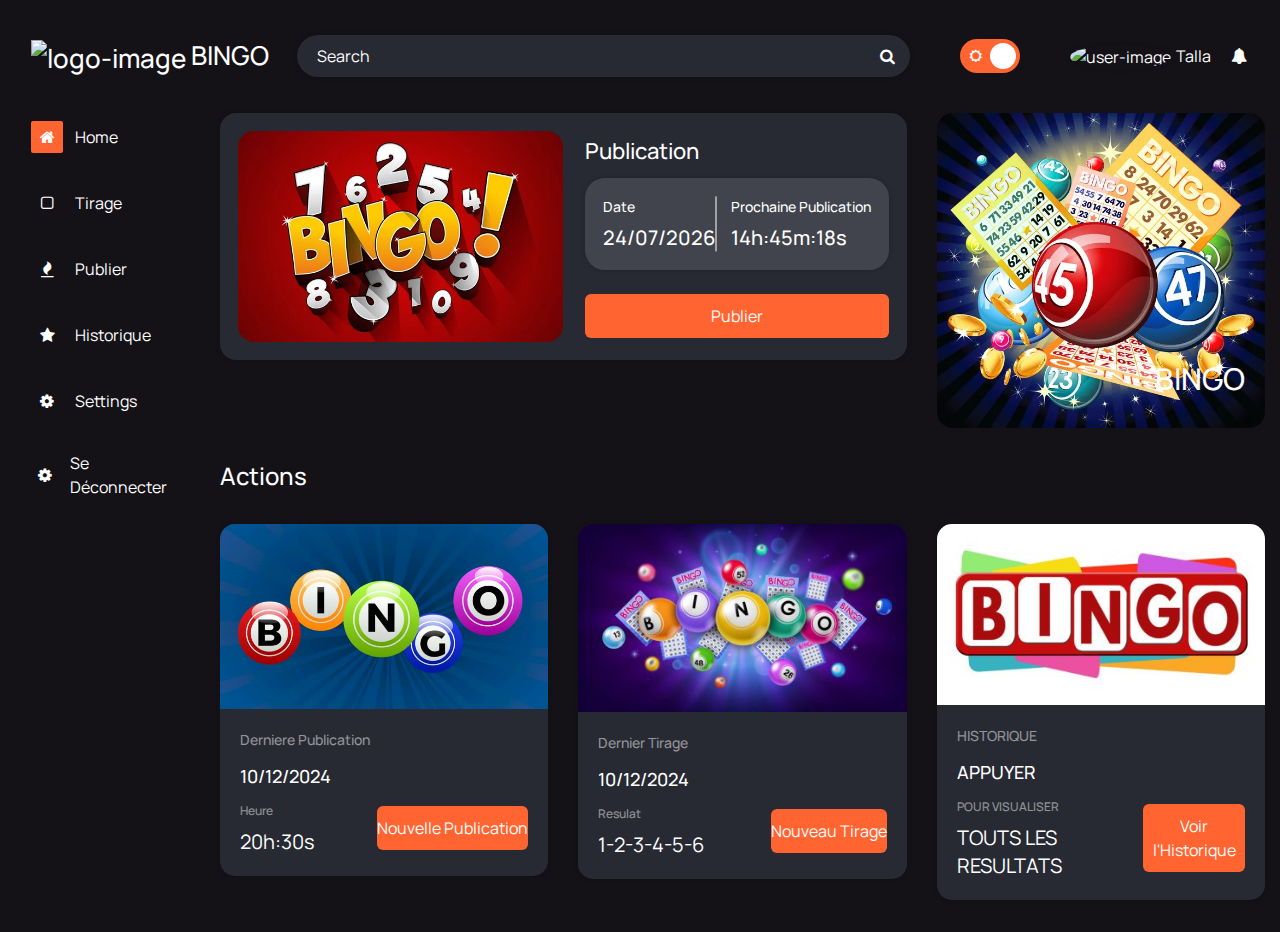
==== index.html @ 2618f005 "mis a jours des pages titage, publier ets home" ====
<!DOCTYPE html>
<html lang="en">
<head>
    <meta charset="UTF-8">
    <meta name="viewport" content="width=device-width, initial-scale=1.0">
    <link rel="stylesheet" href="https://cdnjs.cloudflare.com/ajax/libs/font-awesome/4.0.1/css/font-awesome.min.css">
    <link rel="stylesheet" href="https://cdn.jsdelivr.net/npm/bootstrap@4.6.0/dist/css/bootstrap.min.css">
    <link rel="stylesheet" href="style.css">
    <script defer src="https://cdnjs.cloudflare.com/ajax/libs/jquery/3.6.0/jquery.min.js"></script>
    <script defer src="https://cdn.jsdelivr.net/npm/bootstrap@4.6.0/dist/js/bootstrap.min.js"></script>
    <script defer src="main.js"></script>
    <title>Document</title>
</head>
<body class="light-theme dark-theme">
    <header>
      <div class="container-fluid">
        <nav class="navbar navbar-expand-lg navbar-light">
          <div class="header-inner d-flex justify-content-between align-items-center">
            <a class="navbar-brand flex-shrink-0" href="index.html"><img src="https://yudiz.com/codepen/nft-store/logo-icon.svg" alt="logo-image" class="img-fluid">
              BINGO</a>
            <div class="header-content d-flex align-items-center justify-content-end">
              <form class="d-flex justify-content-end align-items-center">
                <div class="search-icon">
                  <i class="fa fa-search" aria-hidden="true"></i>
                  <input class="form-control" type="search" placeholder="Search" aria-label="Search">
                </div>
                <label class="switch flex-shrink-0 mb-0">
                  <input id="checkbox" type="checkbox">
                  <span class="slider round"></span>
                </label>
              </form>
              <a herf="#" class="profile"><img src="https://yudiz.com/codepen/nft-store/user-pic1.svg" alt="user-image">Talla</a>
              <a href="#" class="notification"><i class="fa fa-bell" aria-hidden="true"></i></a>
  
            </div>
          </div>
          <button class="hamburger-icon">
            <span></span>
            <span></span>
            <span></span>
          </button>
        </nav>
      </div>
    </header>
    <div class="nft-store">
      <div class="container-fluid">
        <div class="nft-store-inner d-flex">
          <div class="menu-links">
            <ul>
              <li class="nav-item active">
                <a href="#" class="d-flex align-items-center nav-link"><i class="fa fa-home" aria-hidden="true"></i>
                  <span>Home</span></a>
              </li>
              
              
              <li class="nav-item">
                <a href="tirage.html" class="d-flex align-items-center nav-link"><i class="fa fa-square-o" aria-hidden="true"></i>
                  <span>Tirage</span></a>
              </li>
              <li class="nav-item">
                <a href="publier.html" class="d-flex align-items-center nav-link"><i class="fa fa-fire" aria-hidden="true"></i>
                  <span>Publier</span></a>
              </li>
              <li class="nav-item">
                <a href="#" class="d-flex align-items-center nav-link"><i class="fa fa-star" aria-hidden="true"></i>
                  <span>Historique</span></a>
              </li>
              
              <li class="nav-item">
                <a href="#" class="d-flex align-items-center nav-link"><i class="fa fa-cog" aria-hidden="true"></i>
                  <span>Settings</span></a>
              </li>

              <li class="nav-item">
                <a href="#" class="d-flex align-items-center nav-link"><i class="fa fa-cog" aria-hidden="true"></i>
                  <span>Se Déconnecter</span></a>
              </li>
            </ul>
          </div>
          <div class="nft-store-content">
            <div class="nft-up-content">
              <div class="row">
                <div class="col-md-8">
                  <div class="fire-bubble-art d-flex justify-content-between align-items-center">
                    <img src="images/po4.jpg" alt="fire-bubble-image" class="img-fluid fire-image fire-width">
                    <div class="fire-content fire-width">
                      <h3 class="mb-0">Publication</h3>
                      <div class="fire-time d-flex justify-content-between">
                        <div class="current-bid">
                          <h4>Date</h4>
                          <span id="current-date"></span>
                        </div>
                        <div class="auction">
                          <h4>Prochaine Publication </h4>
                          <span id="time-remaining"></span>
                        </div>
                        <span class="middle-line"></span>
                      </div>
                      <div class="d-flex fire-links">
                        <a href="#" class="theme-btn">Publier</a>
                      </div>
                    </div>
                  </div>
                </div>
                
                <div class="col-md-4">
                  <figure class="paint-image" style="background: url('images/po2.jpg') no-repeat center center / cover;">
                    <h1>BINGO</h1>
                  </figure>
                </div>
              </div>
            </div>
            <div class="trending">
              <div class="trending-title">
                <div class="row justify-content-between align-items-center">
                  <div class="col-6">
                    <h2>Actions</h2>
                  </div>
                  
                </div>
              </div>
              <div class="trending-grid">
                <div class="row">
                  <div class="col-md-4">
                    <div class="trending-content">
                      <img src="images/po1.jpg" alt="card-images" class="img-fluid">
                      <div class="trending-desc">
                        <h4 class="user-title">Derniere Publication</h4>
                        <h3 class="user-position">10/12/2024</h3>
                        <div class="bid d-flex justify-content-between align-items-center">
                          <div>
                            <h5>Heure</h5>
                            <span>20h:30s</span>
                          </div>
                          <div class="d-flex fire-links">
                            <a href="publier.html" class="theme-btn">Nouvelle Publication</a>
                          </div>
                        </div>
                      </div>
                    </div>
                  </div>
                  <div class="col-md-4">
                    <div class="trending-content">
                      <img src="images/po5.jpg" alt="card-images" class="img-fluid">
                      <div class="trending-desc">
                        <h4 class="user-title">Dernier Tirage</h4>
                        <h3 class="user-position">10/12/2024</h3>
                        <div class="bid d-flex justify-content-between align-items-center">
                          <div>
                            <h5>Resulat</h5>
                            <span>1-2-3-4-5-6</span>
                          </div>
                          <div class="d-flex fire-links">
                            <a href="tirage.html" class="theme-btn">Nouveau Tirage</a>
                          </div>
                        </div>
                      </div>
                    </div>
                  </div>
                  <div class="col-md-4">
                    <div class="trending-content">
                      <img src="images/po6.jpg" alt="card-images" class="img-fluid">
                      <div class="trending-desc">
                        <h4 class="user-title">HISTORIQUE</h4>
                        <h3 class="user-position">APPUYER</h3>
                        
                        <div class="bid d-flex justify-content-between align-items-center">
                          <div>
                            <h5>POUR VISUALISER</h5>
                            <span>TOUTS LES RESULTATS</span>
                          </div>
                          <div class="d-flex fire-links">
                            <a href="#" class="theme-btn">Voir l'Historique</a>
                          </div>
                        </div>
                      </div>
                    </div>
                  </div>
                </div>
              </div>
            </div>
          </div>
        </div>
      </div>
    </div>
  </body>
</html>
---- style.css ----
/* author: Yudiz Solutions Limited
https://codepen.io/yudizsolutions/pen/dyVjJed */
@import url('https://fonts.googleapis.com/css2?family=Manrope:wght@200;300;400;500;600;700;800&display=swap');

.light-theme{
    --body-color: #fff;
    --white-color: #000;
    --theme-color: #FF6431;
    --black-color: #fff;
    --search-color: #eeeeee;
    --fire-bubble: #faf8f8;
    --light-grey: #f2f2f2;
    --deam-white: #000
}
.dark-theme{
    --body-color: #141217;
    --white-color: #fff;
    --theme-color: #FF6431;
    --black-color: #000;
    --search-color: #272933;
    --fire-bubble: rgba(59, 65, 79, 0.5);
    --light-grey: rgba(90, 94, 104, 0.5);
    --deam-white: rgba(255, 255, 255, 0.5); 
}

*{margin: 0px; padding: 0px; box-sizing: border-box;}
body{background-color: var(--body-color); color: var(--white-color); font-family: 'Manrope', sans-serif; font-size: 16px; line-height: 24px;}
h1{font-size: 32px; line-height: 40px; color: #fff;}
h2{font-size: 26px; line-height: 34px;}
h3{font-size: 24px; line-height: 32px;}
h4{font-size: 14px; line-height: 22px;}
h5{font-size: 12px; line-height: 20px;}
.theme-btn{background: var(--theme-color); text-decoration: none; color: #fff; border-radius: 6px; width: 100%; padding: 10px 0px; text-align: center; transition: all 0.5s; -webkit-transition: all 0.5s;}
.theme-btn:hover{color: var(--theme-color); background: var(--white-color); text-decoration: none;}
.menu-links.left{left: 0%;}
/*hamburger styling starts*/
.hamburger-icon{ margin-left: 20px; padding: 5px; background: transparent; flex-shrink: 0; width: 35px;border: transparent; display: none;}
.hamburger-icon span{transform-origin: right; -webkit-transform-origin: right; transition: all 0.5s; -webkit-transition: all 0.5s; display: block; width: 100%; background: var(--white-color); height: 2px;}
.hamburger-icon span:nth-child(2){margin: 5px 0px;}
.hamburger-icon.ham-style span:first-child {transform: rotate(-45deg) translateX(2.4px); -webkit-transform: rotate(-45deg) translateX(2.4px);}
.hamburger-icon.ham-style span:nth-child(2) {width: 8px; opacity: 0;}
.hamburger-icon.ham-style span:last-child {transform: rotate(45deg) translateX(2.8px); -webkit-transform: rotate(45deg) translateX(2.8px);}

/*header styling starts*/
.switch { position: relative; display: inline-block;width: 60px; height: 34px; margin-left: 50px;}
.switch input { opacity: 0;width: 0;height: 0;}
.switch {position: relative;}
.switch::before{content: '\f185'; font-size: 12px; line-height: 20px; position: absolute; top: 50%; left: 10px; color: #fff; transform: translateY(-50%); font-family: 'FontAwesome'; font-weight: 900; z-index: 1;}
.switch::after{content: '\f186'; position: absolute; font-size: 12px; line-height: 20px; top: 50%; right: 10px; color: #fff; transform: translateY(-50%);  font-family: 'FontAwesome'; font-weight: 900; z-index: 1;}
.slider { position: absolute;cursor: pointer;top: 0;left: 0;right: 0;bottom: 0;background-color: #FF6431;-webkit-transition: .4s;transition: .4s;}
.slider:before {position: absolute;content: "";height: 26px;width: 26px; right: 4px; bottom: 4px; background-color: #fff ;-webkit-transition: .4s;transition: .4s; z-index: 2;}
input:checked + .slider {background-color: var(--theme-color);}
input:focus + .slider {box-shadow: 0 0 1px var(--theme-color); -webkit-box-shadow: 0 0 1px var(--theme-color)}
input:checked + .slider:before {-webkit-transform: translateX(26px);-ms-transform: translateX(-26px);transform: translateX(-26px);}
/* Rounded sliders */
.slider.round { border-radius: 34px;}
.slider.round:before {border-radius: 50%;}
/*Rounded slider ends*/
.navbar{padding: 32px 16px;}
.header-inner{width: 100%;}
.navbar-light .navbar-brand{font-size: 26px; line-height: 36px; font-weight: 500; color: var(--white-color);}
.navbar-light .navbar-brand:hover{color: var(--white-color);}
.header-content{width: 100%;}
.header-content form{width: 85%;}
.header-content form input[type="search"]::-webkit-input-placeholder{color: var(--white-color);}
.header-content form input[type="search"]{ color: var(--white-color); height: 42px; padding: 10px 20px; border-radius: 50px; border: none;}
.search-icon{position: relative; width: 85%;}
.search-icon i{ position: absolute; top: 50%; right: 10px; width: 20px; height: 20px; line-height: 20px; color: var(--white-color);  transform: translateY(-50%);}
.light-theme .header-content form input[type="search"]{background: #fff;  box-shadow: 0px 0px 5px rgba(0, 0, 0, 0.2); -webkit-box-shadow: 0px 0px 5px rgba(0,0,0, 0.2)}
.dark-theme .header-content form input[type="search"]{background: #272933; }
.header-content a{display: inline-block;}
.header-content .profile{margin: 0px 20px 0px 50px; color: var(--white-color);}
.header-content .profile:hover{text-decoration: none;}
.header-content .profile img{margin-right: 5px; box-shadow: 0px 0px 5px rgba(0, 0, 0, 0.2); -webkit-box-shadow: 0px 0px 5px rgba(0,0,0, 0.2); border-radius: 50%;}
.header-content .notification{color: var(--white-color); line-height: 0px; width: 18px; height: 21px; line-height: 21px;}
/*header styling ends*/

/*menu-links tyling starts*/
.menu-links{transition: all 0.8s; -webkit-transition: all 0.5s;}
.menu-links ul{list-style: none; margin-bottom: 0px;}
.menu-links ul li{margin-bottom: 42px;}
.menu-links ul li:last-child{margin-bottom: 0px;}
.menu-links ul li a{color: var(--white-color); transition: all 0.5s; -webkit-transition: all 0.5s; width: fit-content;}
.menu-links ul li:not(.active) a:hover{color: var(--theme-color);}
.menu-links ul li  a i{width: 32px; height: 32px; line-height: 20px; margin-right: 12px;  padding: 6px 0px; text-align: center;}
.menu-links ul li.active a i{border-radius: 2px; background-color: var(--theme-color);  margin-right: 12px;}
.light-theme .menu-links ul li.active a i{color: #fff;}

/*nft-store-content styling starts*/
.nft-store-content{width: 100%; margin: 0px 0px 32px 32px;}
.fire-bubble-art{padding: 32px; background-color: var(--fire-bubble); border-radius: 16px;}
.light-theme .fire-bubble-art{box-shadow: 0px 0px 5px rgba(0, 0, 0, 0.2); -webkit-box-shadow: 0px 0px 5px rgba(0, 0, 0, 0.2);}
.fire-bubble-art .fire-image{border-radius: 16px;}
.fire-bubble-art .fire-width{width: calc(100% / 2);}
.fire-bubble-art .fire-content{padding-left: 32px;}
.light-theme .fire-content .fire-time{box-shadow: 0px 0px 5px rgba(0, 0, 0, 0.2); -webkit-box-shadow: 0px 0px 5px rgba(0, 0, 0, 0.2);}
.fire-content .fire-time{ position: relative; margin: 16px 0px 24px; background: var(--light-grey); padding: 32px; border-radius: 20px;}
.fire-content .fire-time .middle-line{position: absolute; height: 60%; left: 48%; top: 50%; transform: translate(-50%, -50%); background: var(--white-color); width: 1px;}
.fire-content .fire-time h4{margin-bottom: 6px;}
.fire-content .fire-time span{font-size: 22px; line-height: 30px; font-weight: 500;}
.fire-content .fire-user img{margin-right: 5px;}
.fire-content .fire-links{margin-top: 24px;}
.fire-content .fire-links .heart{width: 42px; height: 42px; margin-right: 22px; text-align: center; padding: 9px 0px; border-radius: 6px; transition: all 0.5s; font-size: 22px; -webkit-transition: all 0.5s; border: 1px solid var(--white-color); color: var(--white-color);} 
.fire-content .fire-links .heart:hover{background: var(--theme-color); border: 1px solid var(--theme-color); color: #fff;}
/*paint art styling starts*/
.paint-image{position: relative; margin-bottom: 0px; padding-top: 96%; border-radius: 16px;}
.paint-image h1{position: absolute; margin: 0px; right: 20px; bottom: 30px;}

/*trending styling starts*/
.trending-title{margin: 32px 0px;}
.trending-title h2{margin-bottom: 0px;}
.trending-title .theme-btn{width: 130px; display: inline-block;}
.light-theme .trending-content{border-radius: 15px; background: var(--fire-bubble); box-shadow: 0px 0px 5px rgba(0, 0, 0, 0.2); -webkit-box-shadow: 0px 0px 5px rgba(0, 0, 0, 0.2);}
.trending-content > img{border-top-left-radius: 15px; border-top-right-radius: 15px; width: 100%;}
.trending-desc{padding: 24px; position: relative;}
.trending-desc .user-image{position: absolute; right: 18px; top: -30px; width: 60px; border-radius: 50%; box-shadow: 0px 0px 5px rgba(0, 0, 0, 0.2); -webkit-box-shadow: 0px 0px 5px rgba(0, 0, 0, 0.2);}
.trending-desc .user-title{text-transform: capitalize; color: var(--deam-white); margin: 0px; }
.trending-desc .user-position{text-transform: capitalize; margin: 16px 0px; font-size: 18px; line-height: 26px;}
.trending-desc .bid h5{text-transform: capitalize; color: var(--deam-white);  margin-bottom: 7px;}
.trending-desc .bid span{font-size: 20px; line-height: 28px;}

@media(min-width: 1400px) and (max-width: 1599px){
    .header-content form{width: 78%;}
    .fire-bubble-art {padding: 22px;}
    .fire-content .fire-time{padding: 22px;}
    .fire-content .fire-time .middle-line {left: 45%;}
}

@media(min-width: 1200px) and (max-width: 1399px){
    /*global styling starts*/
    h1{font-size: 30px; line-height: 38px;}
    h2{font-size: 24px; line-height: 32px;}
    h3{font-size: 22px; line-height: 30px;}
    h4{font-size: 14px; line-height: 22px;}
    h5{font-size: 12px; line-height: 20px;}
    /*global styling ends*/
    .menu-links ul li {margin-bottom: 18px;}
    .header-content form{width: 75%;}
    .fire-bubble-art {padding: 18px;}
    .fire-bubble-art .fire-content{padding-left: 22px;}
    .fire-content .fire-time span{font-size: 20px; line-height: 28px;}
    .fire-content .fire-time{padding: 18px; margin: 12px 0px 20px;}
    .fire-content .fire-time .middle-line {left: 43%;}
    .trending-desc{padding: 20px;}
    .trending-desc .user-position{margin: 12px 0px;}
    .trending-desc .user-image{width: 40px; top: -22px;}
}

@media(min-width: 992px) and (max-width: 1199px){
    /*global styling starts*/
    h1{font-size: 26px; line-height: 34px;}
    h2{font-size: 20px; line-height: 28px;}
    h3{font-size: 18px; line-height: 26px;}
    h4{font-size: 12px; line-height: 20px;}
    h5{font-size: 12px; line-height: 20px;}
    body{font-size: 15px; line-height: 22px;}
    .theme-btn{font-size: 14px; line-height: 22px; padding: 6px 0px;}
    /*global styling ends*/
    /*navbar styling starts*/
    .navbar{padding: 16px;}
    .navbar-light .navbar-brand{font-size: 18px; line-height: 26px; margin: 0px;}
    .menu-links ul li {margin-bottom: 18px;}
    .menu-links ul li a{padding: 8px;}
    .menu-links ul li a i{margin-right: 10px;}
    .switch{width: 50px; height: 26px; margin-left: 20px;}
    .slider:before{width: 18px; height: 18px; right: 3px;}
    .header-content form{width: 75%;}
    .header-content .profile{margin: 0px 10px 0px 20px;}
    /*navbar styling ends*/
    /*fire up styling starts*/
    .nft-store-content{margin: 0px 0px 30px 22px;}
    .fire-bubble-art .fire-content{padding-left: 10px;}
    .fire-bubble-art{padding: 16px;}
    .fire-content .fire-time{padding: 14px 16px; margin: 10px 0px 15px;}
    .fire-content .fire-time h4{margin-bottom: 2px;}
    .fire-content .fire-time .middle-line {left: 43%;}
    .fire-content .fire-links{margin-top: 18px;}
    .paint-image h1{bottom: 22px;}
    .fire-content .fire-time span{font-size: 16px; line-height: 24px;}
    .fire-content .fire-user {font-size: 14px; line-height: 22px;}
    .fire-content .fire-user img{width: 30px;}
    .fire-content .fire-links .heart{width: 32px; height: 32px; font-size: 14px; padding: 4px 0px; margin-right: 14px;}
    /*trending styling starts*/
    .trending-title {margin: 22px 0px;}
    .trending-desc{padding: 12px;}
    .trending-desc .user-image{width: 35px; top: -20px; right: 14px;}
    .trending-desc .user-position{font-size: 16px; line-height: 24px; margin: 4px 0px 10px;}
    .trending-desc .bid h5{margin-bottom: 4px;}
    .trending-desc .bid span{font-size: 18px; line-height: 26px;}

}
@media(min-width: 768px) and (max-width: 991px){
    /*global styling starts*/
    h1{font-size: 22px; line-height: 28px;}
    h2{font-size: 16px; line-height: 24px;}
    h3{font-size: 14px; line-height: 22px;}
    h4{font-size: 12px; line-height: 20px;}
    h5{font-size: 12px; line-height: 20px;}
    body{font-size: 14px; line-height: 22px;}
    .theme-btn{font-size: 14px; line-height: 22px; padding: 6px 0px;}
    /*navbar styling starts*/
    .hamburger-icon{display: block;}
    .navbar{padding: 16px 0px; flex-wrap: nowrap; -webkit-flex-wrap: nowrap;}
    .navbar-light .navbar-brand{font-size: 18px; line-height: 26px; margin: 0px;}
    .light-theme .menu-links{box-shadow: 0px 0px 5px rgba(0, 0, 0, 0.2); -webkit-box-shadow: 0px 0px 5px rgba(0,0,0,0.2);}
    .menu-links ul li {margin-bottom: 18px;}
    .menu-links ul li a{padding: 8px;}
    .menu-links ul li a i{margin-right: 10px;}
    .menu-links{position: fixed; top: 0; left: -100%; height: 100%; background: var(--body-color); width: 30%; padding: 50px 0px 0px 20px; z-index: 10;}
    .switch{width: 50px; height: 26px; margin-left: 20px;}
    .switch::before{left: 8px;}
    .slider:before{width: 18px; height: 18px; right: 3px;}
    .header-content form{width: 55%;}
    .light-theme .header-content form input[type="search"]{height: 36px;}
    .header-content .profile{margin: 0px 10px 0px 20px;}
    /*navbar styling ends*/
    /*global styling ends*/
    .nft-store-content{margin: 0px 0px 25px 0px;}
    .fire-bubble-art .fire-content{padding-left: 10px;}
    .fire-bubble-art{padding: 16px;}
    .fire-content .fire-time{padding: 12px 14px; margin: 8px 0px 12px; border-radius: 10px;}
    .fire-content .fire-time h4{margin-bottom: 2px;}
    .fire-content .fire-time .middle-line {left: 43%;}
    .fire-content .fire-links{margin-top: 18px;}
    .paint-image h1{bottom: 22px;}
    .fire-content .fire-time span{font-size: 14px; line-height: 22px;}
    .fire-content .fire-user {font-size: 14px; line-height: 22px;}
    .fire-content .fire-user img{width: 30px;}
    .fire-content .fire-links .heart{width: 32px; height: 32px; font-size: 14px; padding: 4px 0px; margin-right: 14px;}
    /*trending styling starts*/
    .trending-title {margin: 22px 0px;}
    .trending-desc{padding: 12px;}
    .trending-desc .user-image{width: 35px; top: -20px; right: 14px;}
    .trending-desc .user-position{font-size: 15px; line-height: 24px; margin: 4px 0px 10px;}
    .trending-desc .bid h5{margin-bottom: 4px;}
    .trending-desc .bid span{font-size: 16px; line-height: 24px;}
}

@media(max-width: 767px){
    /*global styling starts*/
    h1{font-size: 22px; line-height: 28px;}
    h2{font-size: 16px; line-height: 24px;}
    h3{font-size: 14px; line-height: 22px;}
    h4{font-size: 12px; line-height: 20px;}
    h5{font-size: 12px; line-height: 20px;}
    body{font-size: 14px; line-height: 22px;}
    .theme-btn{font-size: 14px; line-height: 22px; padding: 6px 0px;}
    /*hamburger icon styling starts*/
    .hamburger-icon{margin-left: 10px;}
    /*navbar styling starts*/
    .navbar{padding: 16px 0px; flex-wrap: nowrap; -webkit-flex-wrap: nowrap;}
    .navbar-light .navbar-brand{font-size: 18px; line-height: 26px; margin: 0px;}
    .navbar-light .navbar-brand img{width: 50px;}
    .menu-links{position: fixed; top: 0; left: -100%; height: 100%; background: var(--body-color); width: 70%; padding: 50px 0px 0px 20px; z-index: 10;}
    .light-theme .menu-links{box-shadow: 0px 0px 5px rgba(0, 0, 0, 0.2); -webkit-box-shadow: 0px 0px 5px rgba(0,0,0,0.2);}
    .menu-links ul li {margin-bottom: 18px;}
    .menu-links ul li a{padding: 8px;}
    .menu-links ul li a i{margin-right: 10px;}
    .switch{width: 40px; height: 22px;}
    .switch::before{left: -2px;}
    .switch::after{right: 7px;}
    .slider{left: -7px;}
    .slider:before{width: 16px; height: 16px; right: 2px; bottom: 3px;}
    .header-content form{width: fit-content; margin-right: 10px;}
    .search-icon{display: none;}
    .header-content .profile{display: none;}
    .hamburger-icon{display: block;}
    /*navbar styling ends*/
    /*global styling ends*/
    .nft-store-content{margin: 0px 0px 25px 0px;}
    .fire-bubble-art .fire-content{padding-left: 0px; margin-top: 15px;}
    .fire-bubble-art{padding: 16px; flex-direction: column; -webkit-flex-direction: column;}
    .fire-bubble-art .fire-width{width: 100%;}
    .fire-content .fire-time{padding: 12px 14px; margin: 8px 0px 12px; border-radius: 10px;}
    .fire-content .fire-time h4{margin-bottom: 2px;}
    .fire-content .fire-time .middle-line {left: 45%;}
    .fire-content .fire-links{margin-top: 18px;}
    .paint-image{margin-top: 30px;}
    .paint-image h1{bottom: 22px;}
    .fire-content .fire-time span{font-size: 14px; line-height: 22px;}
    .fire-content .fire-user {font-size: 14px; line-height: 22px;}
    .fire-content .fire-user img{width: 30px;}
    .fire-content .fire-links .heart{width: 32px; height: 32px; font-size: 14px; padding: 4px 0px; margin-right: 14px;}
    /*trending styling starts*/
    .trending-title {margin: 25px 0px;}
    .trending-desc{padding: 12px;}
    .trending-content{margin-bottom: 25px;}
    .trending-grid .col-md-4:last-child .trending-content{margin-bottom: 0px;}
    .trending-desc .user-image{width: 35px; top: -20px; right: 14px;}
    .trending-desc .user-position{font-size: 15px; line-height: 24px; margin: 4px 0px 10px;}
    .trending-desc .bid h5{margin-bottom: 4px;}
    .trending-desc .bid span{font-size: 16px; line-height: 24px;}
}
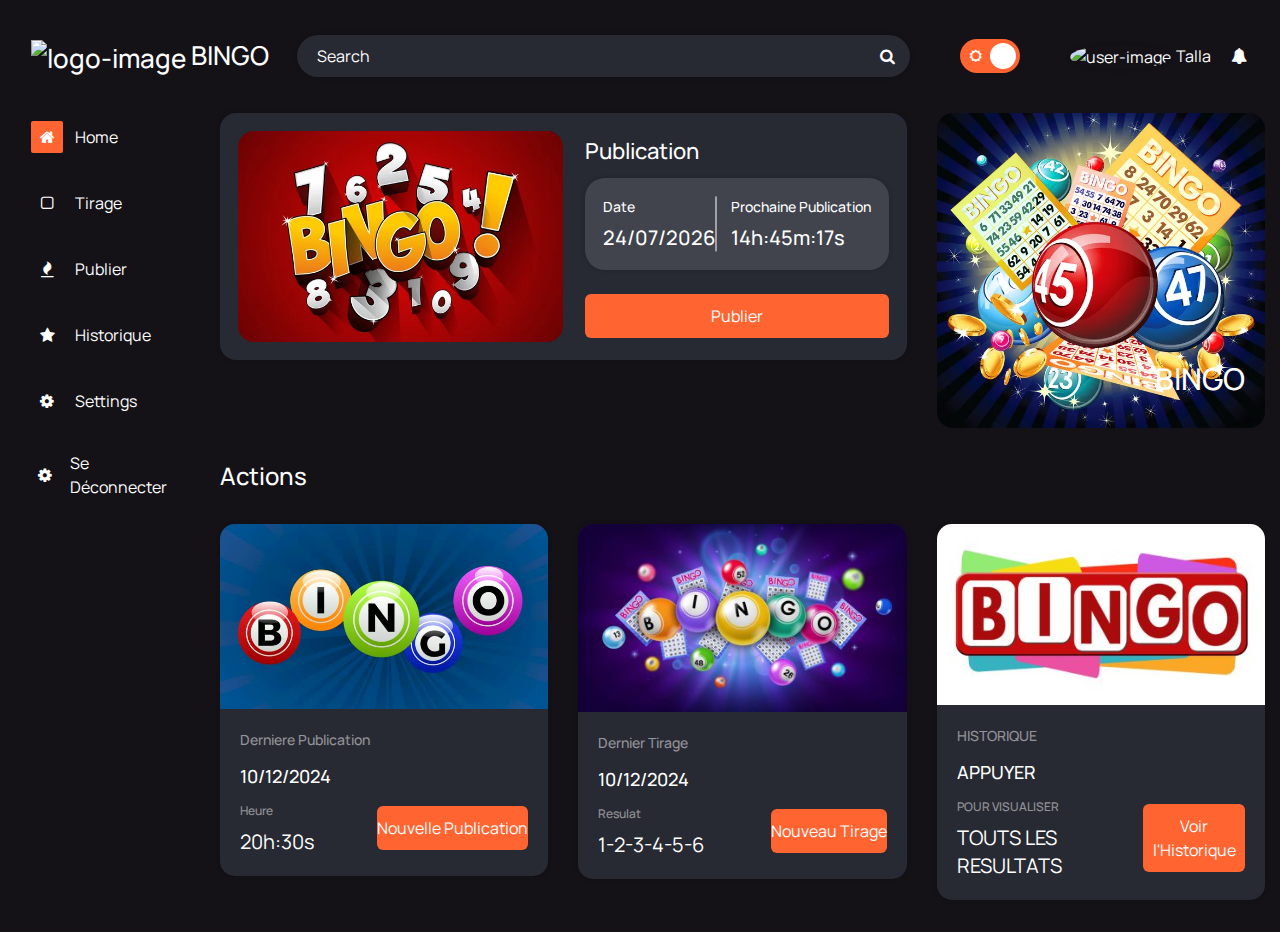
==== commit b14f7b41: "ajout de la page verfication" ====
--- a/index.html
+++ b/index.html
@@ -58,7 +58,7 @@
                   <span>Tirage</span></a>
               </li>
               <li class="nav-item">
-                <a href="publier.html" class="d-flex align-items-center nav-link"><i class="fa fa-fire" aria-hidden="true"></i>
+                <a href="publier.php" class="d-flex align-items-center nav-link"><i class="fa fa-fire" aria-hidden="true"></i>
                   <span>Publier</span></a>
               </li>
               <li class="nav-item">
